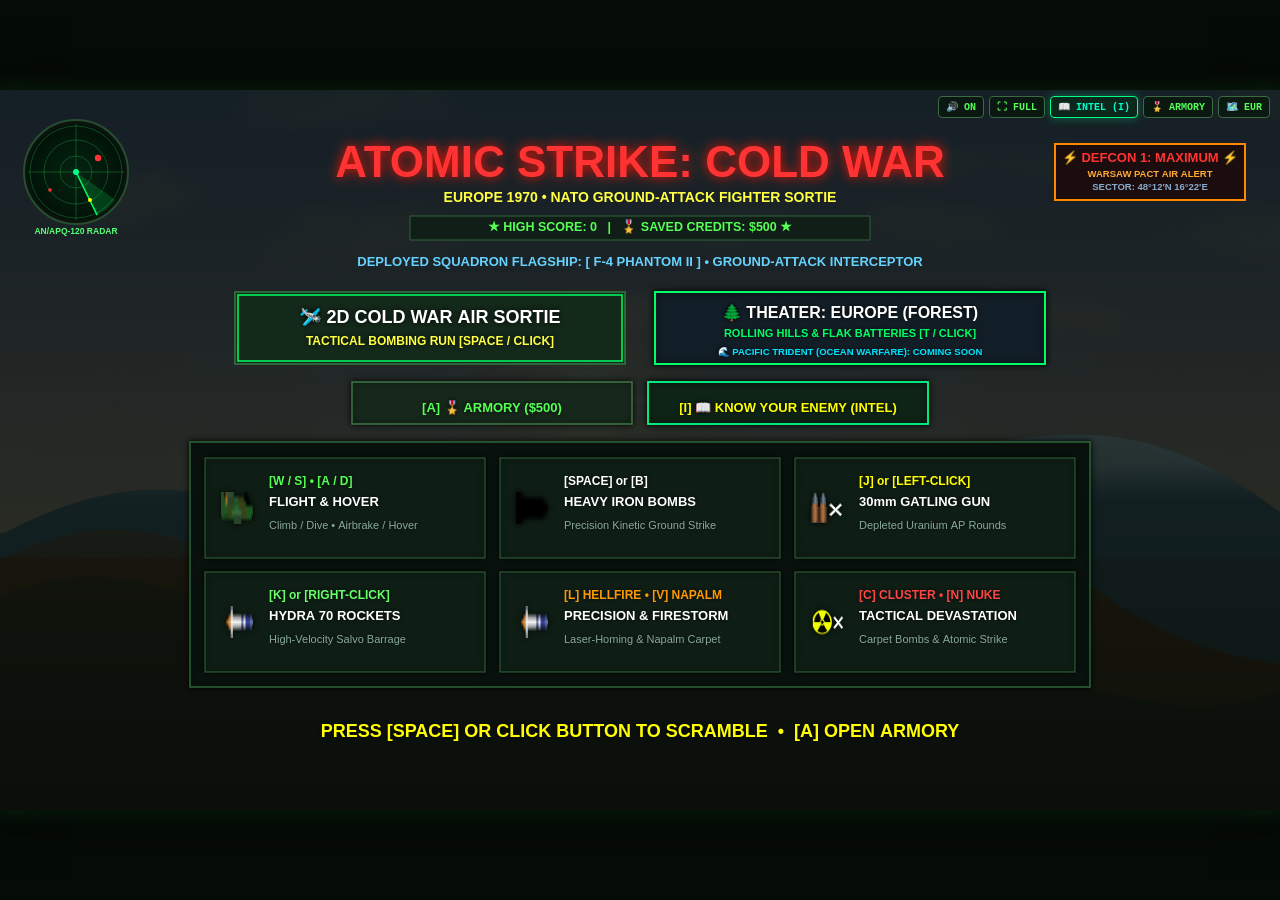
==== atomic-bomber/index.html @ 798bad8e "feat: Atomic Strike Cold War v2.4 - Aircraft Evolution full visual overhaul - Aircraft Evolution-ins" ====
<!DOCTYPE html>
<html lang="en">
<head>
  <meta charset="UTF-8">
  <meta name="viewport" content="width=device-width, initial-scale=1.0, maximum-scale=1.0, user-scalable=no">
  <title>Atomic Strike: Cold War - NATO Air Combat</title>
  <link rel="stylesheet" href="style.css">
  
  <!-- Official CrazyGames v3 SDK -->
  <script src="https://sdk.crazygames.com/crazygames-sdk-v3.js"></script>
</head>
<body>
  <div id="game-container">
    <canvas id="gameCanvas" width="1280" height="720"></canvas>
    
    <!-- Top Quick Control Bar -->
    <div id="overlay-bar">
      <button id="btn-sound" class="hud-btn" title="Toggle Audio (M)">🔊 ON</button>
      <button id="btn-fullscreen" class="hud-btn" title="Toggle Fullscreen">⛶ FULL</button>
      <button id="btn-codex" class="hud-btn highlight" title="Know Your Enemy - Field Intel Codex (I)">📖 INTEL (I)</button>
      <button id="btn-armory" class="hud-btn" title="Armory / Hangar (A)">🎖️ ARMORY</button>
      <button id="btn-theater" class="hud-btn" title="Switch Mission Theater / Map (T)">🗺️ EUR</button>
    </div>
  </div>

  <!-- Game Engine Modules -->
  <script src="js/audio.js"></script>
  <script src="js/input.js"></script>
  <script src="js/terrain.js"></script>
  <script src="js/weapons.js"></script>
  <script src="js/entities.js"></script>
  <script src="js/hud.js"></script>
  <script src="js/armory.js"></script>
  <script src="js/codex.js"></script>
  <script src="js/engine.js"></script>
  <script src="js/main.js"></script>

  <script>
    // Quick Overlay Buttons Handlers
    const btnSound = document.getElementById('btn-sound');
    const btnFullscreen = document.getElementById('btn-fullscreen');
    const btnArmory = document.getElementById('btn-armory');
    const btnTheater = document.getElementById('btn-theater');

    function updateSoundUi(enabled) {
      if (!btnSound) return;
      btnSound.innerText = enabled ? '🔊 ON' : '🔇 OFF';
      btnSound.classList.toggle('muted', !enabled);
    }

    btnSound.addEventListener('click', (e) => {
      e.currentTarget.blur();
      if (window.soundSystem) {
        const enabled = window.soundSystem.toggleSound();
        updateSoundUi(enabled);
      }
    });

    function updateFullscreenUi() {
      const isFs = !!(document.fullscreenElement || document.webkitFullscreenElement);
      if (btnFullscreen) {
        btnFullscreen.innerText = isFs ? '🗗 WIN' : '⛶ FULL';
        btnFullscreen.classList.toggle('active', isFs);
      }
    }

    btnFullscreen.addEventListener('click', (e) => {
      e.currentTarget.blur();
      const container = document.getElementById('game-container');
      if (!document.fullscreenElement && !document.webkitFullscreenElement) {
        if (container.requestFullscreen) {
          container.requestFullscreen().catch(() => {});
        } else if (container.webkitRequestFullscreen) {
          container.webkitRequestFullscreen();
        }
      } else {
        if (document.exitFullscreen) {
          document.exitFullscreen().catch(() => {});
        } else if (document.webkitExitFullscreen) {
          document.webkitExitFullscreen();
        }
      }
    });

    document.addEventListener('fullscreenchange', updateFullscreenUi);
    document.addEventListener('webkitfullscreenchange', updateFullscreenUi);

    function updateArmoryUi() {
      if (!btnArmory || !window.atomicGame) return;
      const inArmory = window.atomicGame.state === 'ARMORY';
      btnArmory.innerText = inArmory ? '🛩️ RESUME' : '🎖️ ARMORY';
      btnArmory.classList.toggle('active', inArmory);
    }

    btnArmory.addEventListener('click', (e) => {
      e.currentTarget.blur();
      if (window.atomicGame) {
        if (window.atomicGame.state === 'ARMORY') {
          window.atomicGame.closeArmory();
        } else {
          window.atomicGame.openArmory();
        }
        updateArmoryUi();
      }
    });

    const btnCodex = document.getElementById('btn-codex');
    if (btnCodex) {
      btnCodex.addEventListener('click', (e) => {
        e.currentTarget.blur();
        if (window.atomicGame) {
          if (window.atomicGame.state === 'CODEX') {
            window.atomicGame.closeCodex();
          } else {
            window.atomicGame.openCodex();
          }
        }
      });
    }

    if (btnTheater) {
      btnTheater.addEventListener('click', (e) => {
        e.currentTarget.blur();
        if (window.atomicGame) {
          window.atomicGame.cycleTheater();
        }
      });
    }

    // Global Hotkeys for Sound (M) and Codex (I) - Note: KeyK is strictly reserved for ROCKETS!
    window.addEventListener('keydown', (e) => {
      if (e.code === 'KeyM') {
        if (window.soundSystem) {
          const enabled = window.soundSystem.toggleSound();
          updateSoundUi(enabled);
        }
      } else if (e.code === 'KeyI') {
        if (window.atomicGame) {
          if (window.atomicGame.state === 'CODEX') {
            window.atomicGame.closeCodex();
          } else {
            window.atomicGame.openCodex();
          }
        }
      }
    });

    // CrazyGames Quality Compliance: Auto-Pause and Mute on Tab Focus Loss
    document.addEventListener('visibilitychange', () => {
      if (document.hidden) {
        if (window.atomicGame && window.atomicGame.state === 'PLAYING') {
          window.atomicGame.state = 'PAUSED';
          if (window.soundSystem) window.soundSystem.setAdMuted(true);
        }
      } else {
        if (window.soundSystem) window.soundSystem.setAdMuted(false);
      }
    });

    // Automated URL Parameter inspection for QA & Testing
    const urlParams = new URLSearchParams(window.location.search);
    if (urlParams.get('codex') === '1') {
      window.addEventListener('load', () => {
        setTimeout(() => {
          if (window.atomicGame) {
            window.atomicGame.openCodex();
            const unit = urlParams.get('unit');
            if (unit && window.atomicGame.codex) {
              window.atomicGame.codex.selectedUnitId = unit;
            }
          }
        }, 350);
      });
    } else if (urlParams.get('play') === '1') {
      window.addEventListener('load', () => {
        setTimeout(() => {
          if (window.atomicGame) {
            window.atomicGame.startNewGame('a10');
            if (urlParams.get('rocket') === '1') {
              setTimeout(() => {
                if (window.atomicGame && window.atomicGame.entities && window.atomicGame.entities.player) {
                  window.atomicGame.weapons.fireRocket(window.atomicGame.entities.player);
                }
              }, 300);
            } else if (urlParams.get('bandit') === '1') {
              setTimeout(() => {
                if (window.atomicGame && window.atomicGame.entities) {
                  window.atomicGame.entities.spawnMig(3);
                }
              }, 300);
            }
          }
        }, 350);
      });
    }
  </script>
</body>
</html>
---- atomic-bomber/style.css ----
* {
  margin: 0;
  padding: 0;
  box-sizing: border-box;
  user-select: none;
  -webkit-user-select: none;
}

body, html {
  width: 100%;
  height: 100%;
  overflow: hidden;
  background-color: #050b07;
  display: flex;
  justify-content: center;
  align-items: center;
  font-family: -apple-system, BlinkMacSystemFont, 'Segoe UI', Roboto, Helvetica, Arial, sans-serif;
  -webkit-font-smoothing: antialiased;
  -moz-osx-font-smoothing: grayscale;
}

#game-container {
  position: relative;
  width: 100vw;
  height: calc(100vw * (9 / 16));
  max-width: calc(100vh * (16 / 9));
  max-height: 100vh;
  aspect-ratio: 16 / 9;
  background-color: #000000;
  box-shadow: 0 0 45px rgba(0, 0, 0, 0.95), 0 0 20px rgba(35, 160, 50, 0.35);
  overflow: hidden;
}

#game-container:fullscreen,
#game-container:-webkit-full-screen {
  width: 100vw !important;
  height: 100vh !important;
  max-width: 100vw !important;
  max-height: 100vh !important;
  display: flex !important;
  justify-content: center !important;
  align-items: center !important;
  background-color: #000000 !important;
}

#gameCanvas {
  width: 100%;
  height: 100%;
  display: block;
  image-rendering: auto;
}

#game-container:fullscreen #gameCanvas,
#game-container:-webkit-full-screen #gameCanvas {
  width: auto !important;
  height: 100% !important;
  max-width: 100vw !important;
  aspect-ratio: 16 / 9 !important;
}

#overlay-bar {
  position: absolute;
  top: 6px;
  right: 10px;
  display: flex;
  gap: 5px;
  z-index: 100;
}

.hud-btn {
  background: rgba(10, 25, 15, 0.88);
  border: 1px solid #3d6a45;
  color: #55ff55;
  font-family: 'Courier New', Courier, monospace;
  font-weight: bold;
  font-size: 10px;
  padding: 4px 7px;
  border-radius: 4px;
  cursor: pointer;
  transition: all 0.15s ease;
  backdrop-filter: blur(4px);
}

.hud-btn:hover {
  background: rgba(25, 55, 30, 0.95);
  border-color: #ffff00;
  color: #ffff00;
  transform: translateY(-1px);
}

.hud-btn:active {
  transform: translateY(1px);
}

.hud-btn.active {
  background: rgba(40, 65, 35, 0.95);
  border-color: #00ff66;
  color: #00ff66;
  box-shadow: 0 0 8px rgba(0, 255, 102, 0.4);
}

.hud-btn.muted {
  background: rgba(40, 15, 15, 0.9);
  border-color: #aa3333;
  color: #ff5555;
}

.hud-btn.highlight {
  background: rgba(12, 42, 28, 0.95);
  border-color: #00ff88;
  color: #00ffcc;
  box-shadow: 0 0 10px rgba(0, 255, 136, 0.35);
}
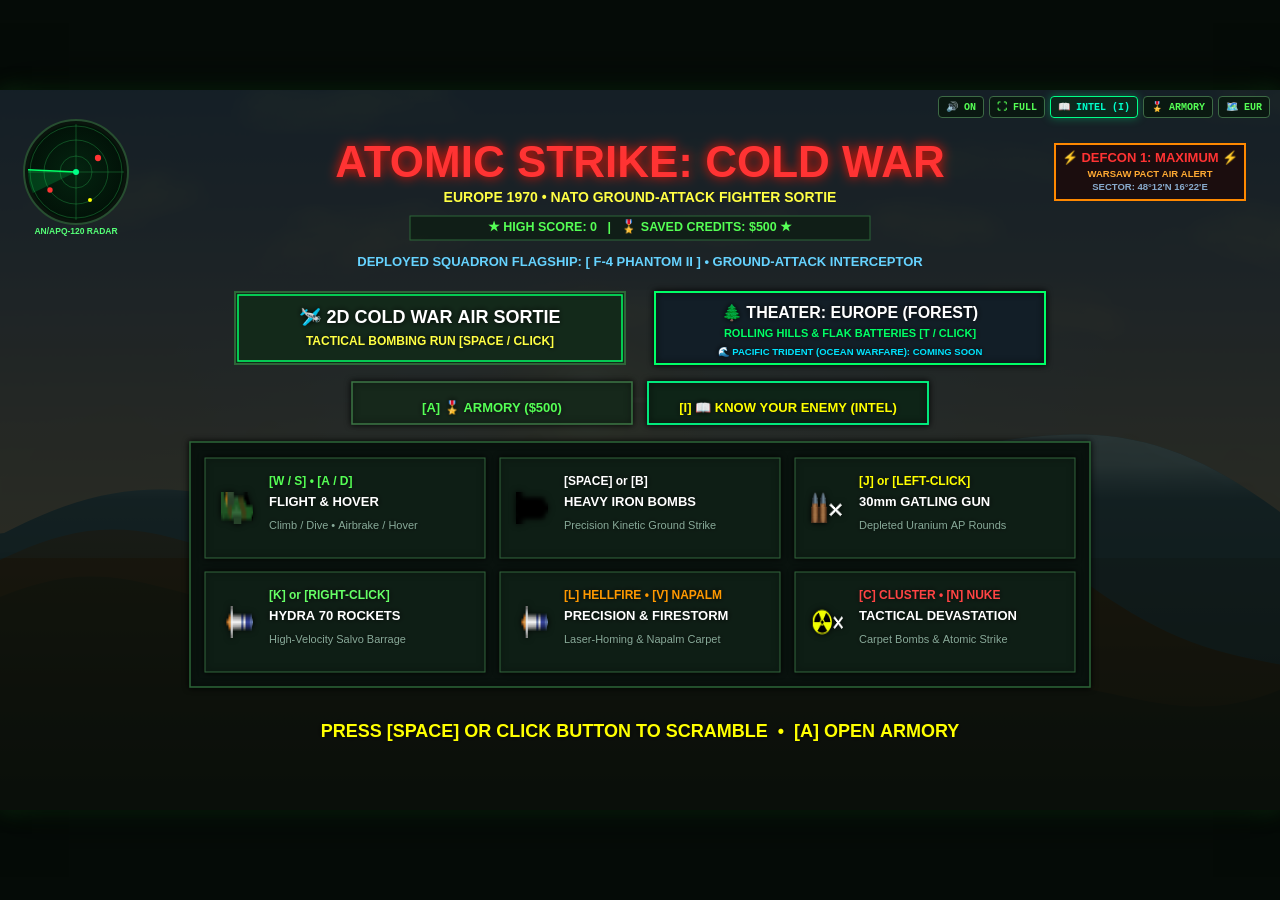
==== commit 88587ca5: "feat: Pure Web / GitHub Edition - complete removal of ads, freeze fixes & UI declutter - Removed ext" ====
--- a/atomic-bomber/index.html
+++ b/atomic-bomber/index.html
@@ -5,9 +5,6 @@
   <meta name="viewport" content="width=device-width, initial-scale=1.0, maximum-scale=1.0, user-scalable=no">
   <title>Atomic Strike: Cold War - NATO Air Combat</title>
   <link rel="stylesheet" href="style.css">
-  
-  <!-- Official CrazyGames v3 SDK -->
-  <script src="https://sdk.crazygames.com/crazygames-sdk-v3.js"></script>
 </head>
 <body>
   <div id="game-container">
